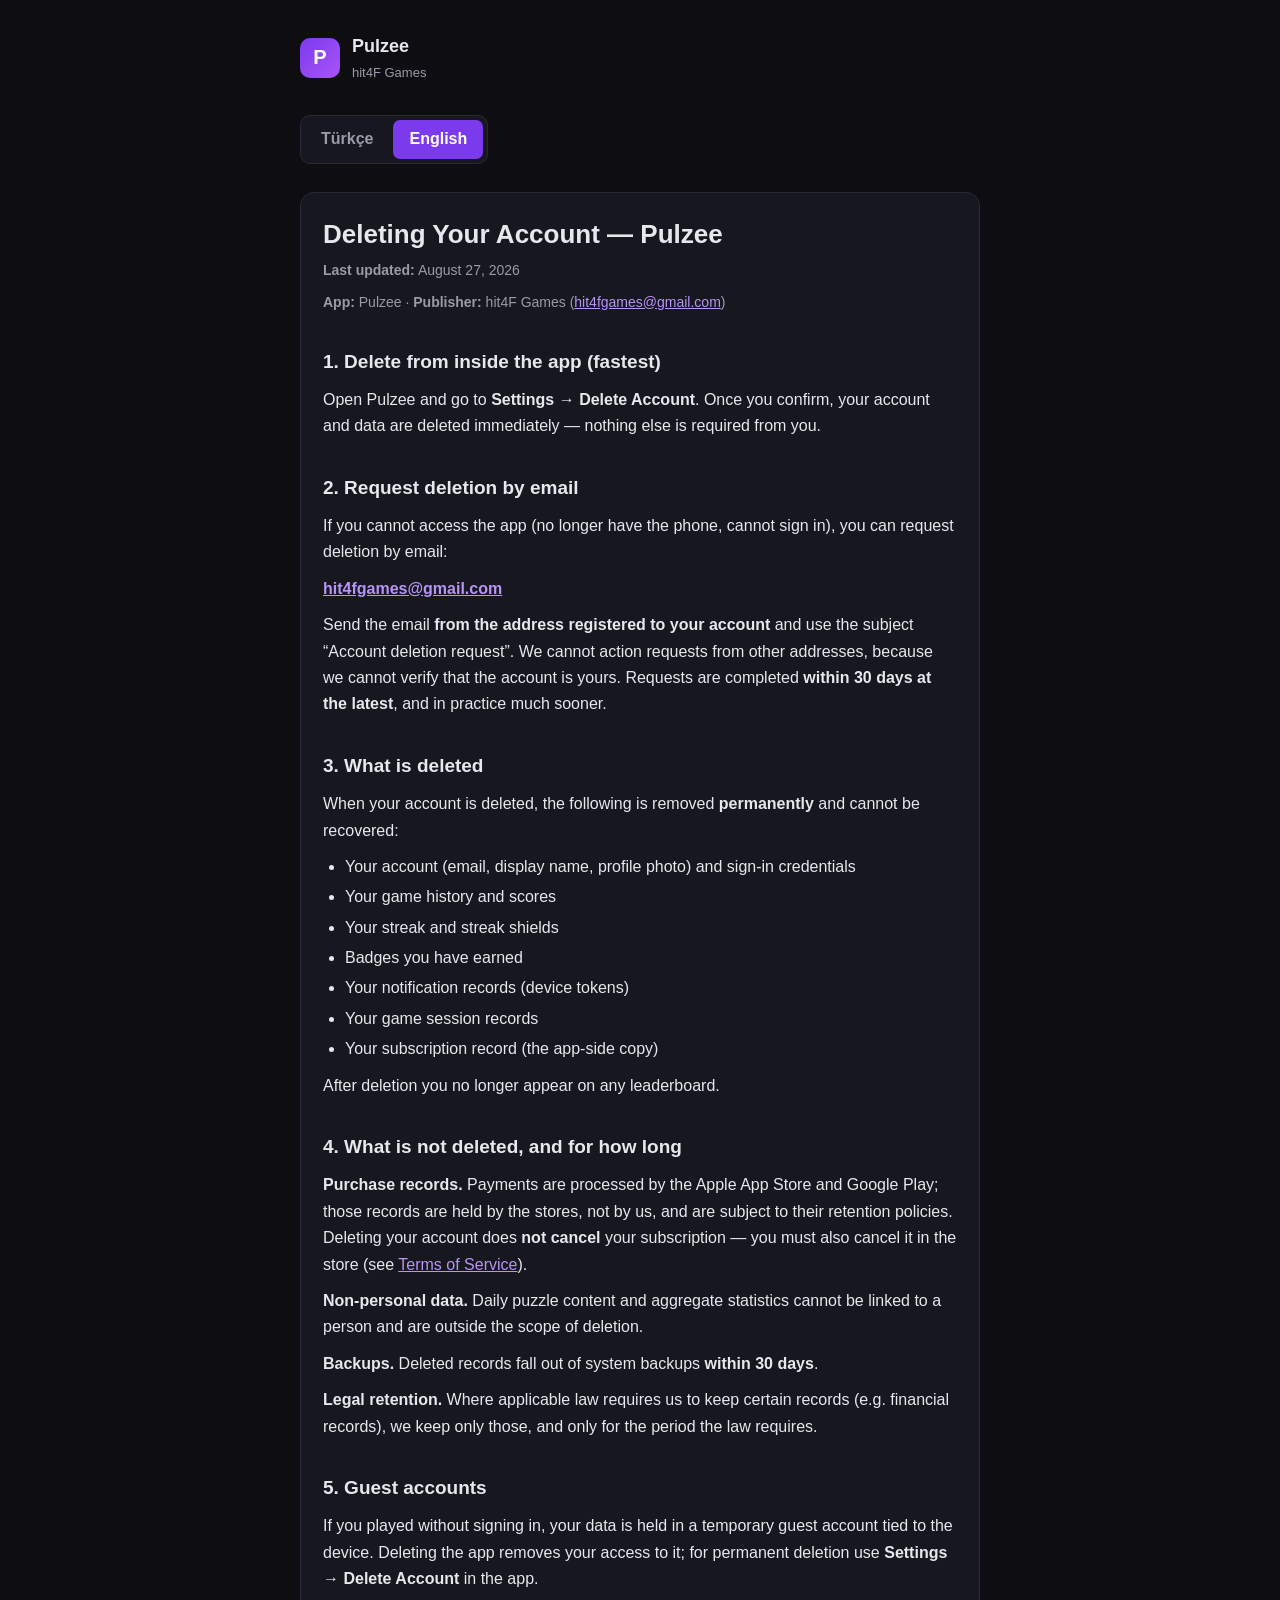
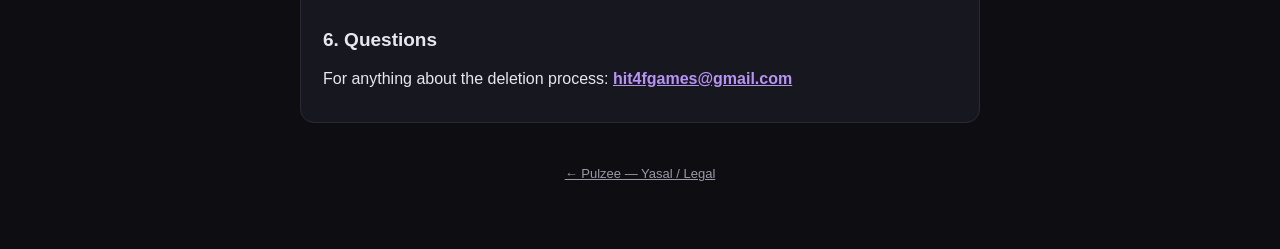
==== delete-account.html @ 662e9310 "Publish current legal pages (16 Sep 2026) Live copies were three months stale (4 July) and delete-ac" ====
<!DOCTYPE html>
<html lang="tr">
<head>
<meta charset="utf-8">
<meta name="viewport" content="width=device-width, initial-scale=1">
<title>Hesap Silme — Pulzee</title>
<link rel="stylesheet" href="assets/legal.css">
</head>
<body>
<div class="wrap">
  <header class="brand">
    <div class="logo">P</div>
    <div class="name">Pulzee<small>hit4F Games</small></div>
  </header>

  <div class="lang-toggle" role="tablist">
    <button data-set="tr" class="active">Türkçe</button>
    <button data-set="en">English</button>
  </div>

  <!-- TÜRKÇE -->
  <article data-lang="tr" class="show card">
    <h1>Hesabını Silme — Pulzee</h1>
    <p class="meta"><strong>Son güncelleme:</strong> 27 Ağustos 2026</p>
    <p class="meta"><strong>Uygulama:</strong> Pulzee · <strong>Yayıncı:</strong> hit4F Games (<a href="mailto:hit4fgames@gmail.com">hit4fgames@gmail.com</a>)</p>

    <h2>1. Uygulamadan silme (en hızlı yol)</h2>
    <p>Pulzee'yi açın ve <strong>Ayarlar → Hesabı Sil</strong> yolunu izleyin. Onayladığınızda hesabınız ve verileriniz anında silinir; ayrıca bir işlem yapmanız gerekmez.</p>

    <h2>2. E-posta ile silme talebi</h2>
    <p>Uygulamaya erişemiyorsanız (telefonunuz yoksa, hesabınıza giremiyorsanız) talebinizi e-postayla iletebilirsiniz:</p>
    <p><strong><a href="mailto:hit4fgames@gmail.com?subject=Hesap%20silme%20talebi%20%E2%80%94%20Pulzee">hit4fgames@gmail.com</a></strong></p>
    <p>E-postayı <strong>hesabınıza kayıtlı adresten</strong> gönderin ve konuya “Hesap silme talebi” yazın. Kayıtlı adresten gelmeyen talepleri, hesabın gerçekten size ait olduğunu doğrulayamadığımız için işleme alamayız. Talepler <strong>en geç 30 gün</strong> içinde sonuçlandırılır; pratikte çok daha hızlıdır.</p>

    <h2>3. Silinen veriler</h2>
    <p>Hesabınız silindiğinde şunlar <strong>kalıcı olarak</strong> kaldırılır ve geri alınamaz:</p>
    <ul>
      <li>Hesabınız (e-posta, görünen ad, profil fotoğrafı) ve giriş bilgileriniz</li>
      <li>Oyun geçmişiniz ve puanlarınız</li>
      <li>Seriniz ve seri kalkanlarınız</li>
      <li>Kazandığınız rozetler</li>
      <li>Bildirim kayıtlarınız (cihaz jetonları)</li>
      <li>Oyun oturumu kayıtlarınız</li>
      <li>Abonelik kaydınız (uygulama tarafındaki kopyası)</li>
    </ul>
    <p>Silme işleminden sonra liderlik tablolarında görünmezsiniz.</p>

    <h2>4. Silinmeyen veriler ve süreler</h2>
    <p><strong>Satın alma kayıtları.</strong> Ödemeler Apple App Store ve Google Play üzerinden gerçekleşir; bu kayıtlar bizde değil, ilgili mağazada tutulur ve mağazanın kendi saklama politikasına tabidir. Hesabınızı silmek aboneliğinizi <strong>iptal etmez</strong> — aboneliği ayrıca mağazadan kapatmanız gerekir (bkz. <a href="terms.html">Kullanım Koşulları</a>).</p>
    <p><strong>Kişiye bağlı olmayan veriler.</strong> Günlük bulmaca içeriği ve toplam istatistikler kişiyle ilişkilendirilemez; bunlar silme kapsamında değildir.</p>
    <p><strong>Yedekler.</strong> Silinen kayıtlar sistem yedeklerinden en geç <strong>30 gün</strong> içinde düşer.</p>
    <p><strong>Yasal saklama.</strong> Yürürlükteki mevzuat gereği tutmak zorunda olduğumuz kayıtlar (ör. mali kayıtlar) varsa yalnız o kapsamda ve yasanın öngördüğü süreyle saklanır.</p>

    <h2>5. Misafir hesapları</h2>
    <p>Giriş yapmadan oynadıysanız verileriniz cihaza bağlı geçici bir misafir hesabında tutulur. Uygulamayı silmeniz bu hesaba erişimi ortadan kaldırır; kalıcı silme için uygulamadan <strong>Ayarlar → Hesabı Sil</strong> yolunu kullanın.</p>

    <h2>6. Sorular</h2>
    <p>Silme süreciyle ilgili her soru için: <strong><a href="mailto:hit4fgames@gmail.com">hit4fgames@gmail.com</a></strong></p>
  </article>

  <!-- ENGLISH -->
  <article data-lang="en" class="card">
    <h1>Deleting Your Account — Pulzee</h1>
    <p class="meta"><strong>Last updated:</strong> August 27, 2026</p>
    <p class="meta"><strong>App:</strong> Pulzee · <strong>Publisher:</strong> hit4F Games (<a href="mailto:hit4fgames@gmail.com">hit4fgames@gmail.com</a>)</p>

    <h2>1. Delete from inside the app (fastest)</h2>
    <p>Open Pulzee and go to <strong>Settings → Delete Account</strong>. Once you confirm, your account and data are deleted immediately — nothing else is required from you.</p>

    <h2>2. Request deletion by email</h2>
    <p>If you cannot access the app (no longer have the phone, cannot sign in), you can request deletion by email:</p>
    <p><strong><a href="mailto:hit4fgames@gmail.com?subject=Account%20deletion%20request%20%E2%80%94%20Pulzee">hit4fgames@gmail.com</a></strong></p>
    <p>Send the email <strong>from the address registered to your account</strong> and use the subject “Account deletion request”. We cannot action requests from other addresses, because we cannot verify that the account is yours. Requests are completed <strong>within 30 days at the latest</strong>, and in practice much sooner.</p>

    <h2>3. What is deleted</h2>
    <p>When your account is deleted, the following is removed <strong>permanently</strong> and cannot be recovered:</p>
    <ul>
      <li>Your account (email, display name, profile photo) and sign-in credentials</li>
      <li>Your game history and scores</li>
      <li>Your streak and streak shields</li>
      <li>Badges you have earned</li>
      <li>Your notification records (device tokens)</li>
      <li>Your game session records</li>
      <li>Your subscription record (the app-side copy)</li>
    </ul>
    <p>After deletion you no longer appear on any leaderboard.</p>

    <h2>4. What is not deleted, and for how long</h2>
    <p><strong>Purchase records.</strong> Payments are processed by the Apple App Store and Google Play; those records are held by the stores, not by us, and are subject to their retention policies. Deleting your account does <strong>not cancel</strong> your subscription — you must also cancel it in the store (see <a href="terms.html">Terms of Service</a>).</p>
    <p><strong>Non-personal data.</strong> Daily puzzle content and aggregate statistics cannot be linked to a person and are outside the scope of deletion.</p>
    <p><strong>Backups.</strong> Deleted records fall out of system backups <strong>within 30 days</strong>.</p>
    <p><strong>Legal retention.</strong> Where applicable law requires us to keep certain records (e.g. financial records), we keep only those, and only for the period the law requires.</p>

    <h2>5. Guest accounts</h2>
    <p>If you played without signing in, your data is held in a temporary guest account tied to the device. Deleting the app removes your access to it; for permanent deletion use <strong>Settings → Delete Account</strong> in the app.</p>

    <h2>6. Questions</h2>
    <p>For anything about the deletion process: <strong><a href="mailto:hit4fgames@gmail.com">hit4fgames@gmail.com</a></strong></p>
  </article>

  <footer>
    <a href="index.html">← Pulzee — Yasal / Legal</a>
  </footer>
</div>

<script>
  (function () {
    var buttons = document.querySelectorAll('.lang-toggle button');
    function set(lang) {
      document.documentElement.lang = lang;
      document.querySelectorAll('[data-lang]').forEach(function (el) {
        el.classList.toggle('show', el.getAttribute('data-lang') === lang);
      });
      buttons.forEach(function (b) { b.classList.toggle('active', b.getAttribute('data-set') === lang); });
    }
    buttons.forEach(function (b) { b.addEventListener('click', function () { set(b.getAttribute('data-set')); }); });
    var nav = (navigator.language || 'tr').toLowerCase();
    set(nav.indexOf('tr') === 0 ? 'tr' : 'en');
  })();
</script>
</body>
</html>
---- assets/legal.css ----
:root {
  --bg: #0e0e12;
  --surface: #17171f;
  --border: #2a2a36;
  --text: #e7e7ee;
  --muted: #9a9aa8;
  --accent: #7c3aed;
}
* { box-sizing: border-box; }
html { -webkit-text-size-adjust: 100%; }
body {
  margin: 0;
  background: var(--bg);
  color: var(--text);
  font-family: -apple-system, BlinkMacSystemFont, "Segoe UI", Roboto, Helvetica, Arial, sans-serif;
  line-height: 1.65;
  font-size: 16px;
}
.wrap { max-width: 720px; margin: 0 auto; padding: 32px 20px 64px; }
header.brand {
  display: flex; align-items: center; gap: 12px; margin-bottom: 24px;
}
header.brand .logo {
  width: 40px; height: 40px; border-radius: 10px;
  background: linear-gradient(135deg, var(--accent), #a855f7);
  display: flex; align-items: center; justify-content: center;
  font-weight: 800; color: #fff; font-size: 20px;
}
header.brand .name { font-weight: 700; font-size: 18px; }
header.brand .name small { display: block; color: var(--muted); font-weight: 400; font-size: 13px; }
.lang-toggle { display: inline-flex; gap: 4px; margin: 8px 0 28px; background: var(--surface); border: 1px solid var(--border); border-radius: 10px; padding: 4px; }
.lang-toggle button {
  border: 0; background: transparent; color: var(--muted); font: inherit; font-weight: 600;
  padding: 6px 16px; border-radius: 7px; cursor: pointer;
}
.lang-toggle button.active { background: var(--accent); color: #fff; }
h1 { font-size: 26px; margin: 0 0 4px; }
h2 { font-size: 19px; margin: 32px 0 8px; }
.meta { color: var(--muted); font-size: 14px; margin: 0 0 8px; }
a { color: #b794f6; }
p { margin: 10px 0; }
ul { margin: 10px 0; padding-left: 22px; }
li { margin: 4px 0; }
.card { background: var(--surface); border: 1px solid var(--border); border-radius: 14px; padding: 20px 22px; }
footer { color: var(--muted); font-size: 13px; margin-top: 40px; text-align: center; }
footer a { color: var(--muted); }
[data-lang]:not(.show) { display: none; }
.home-links { list-style: none; padding: 0; }
.home-links li { margin: 12px 0; }
.home-links a {
  display: block; background: var(--surface); border: 1px solid var(--border);
  border-radius: 12px; padding: 16px 18px; text-decoration: none; color: var(--text); font-weight: 600;
}
.home-links a span { display: block; color: var(--muted); font-weight: 400; font-size: 14px; margin-top: 2px; }
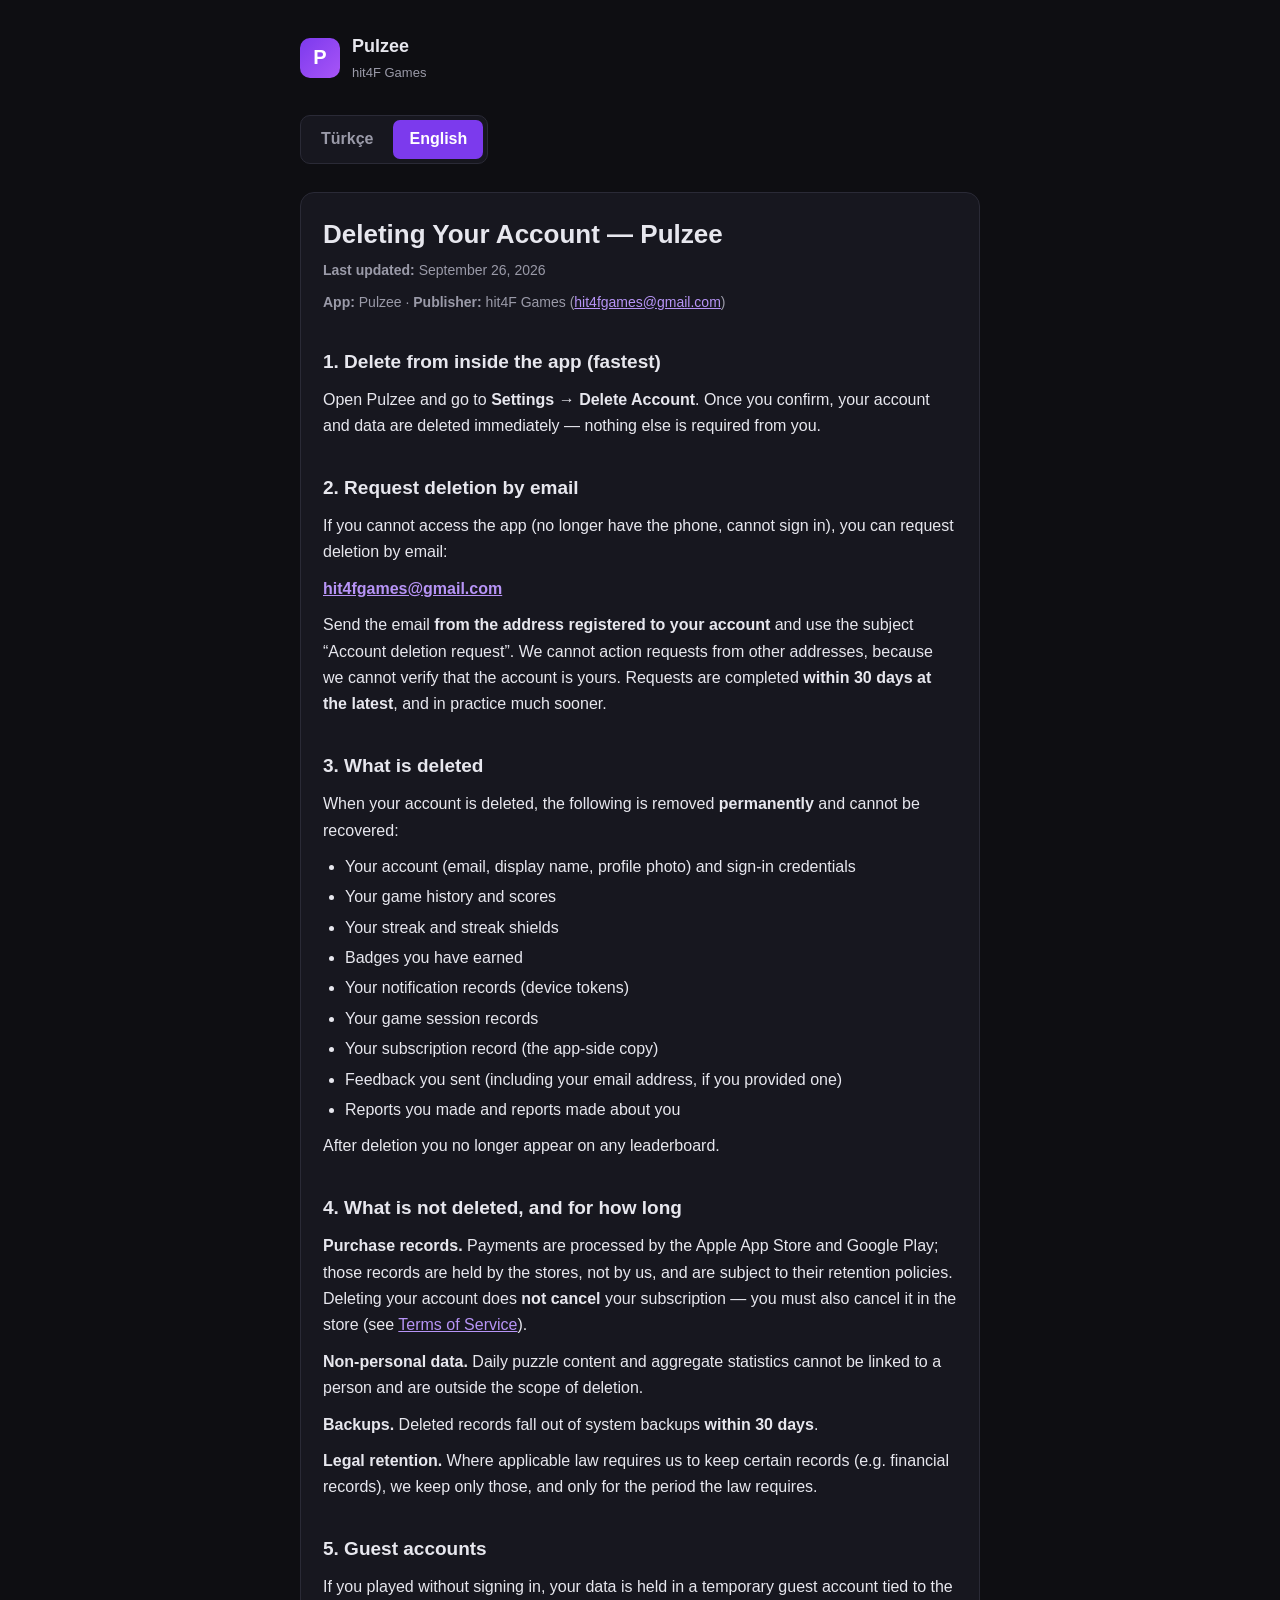
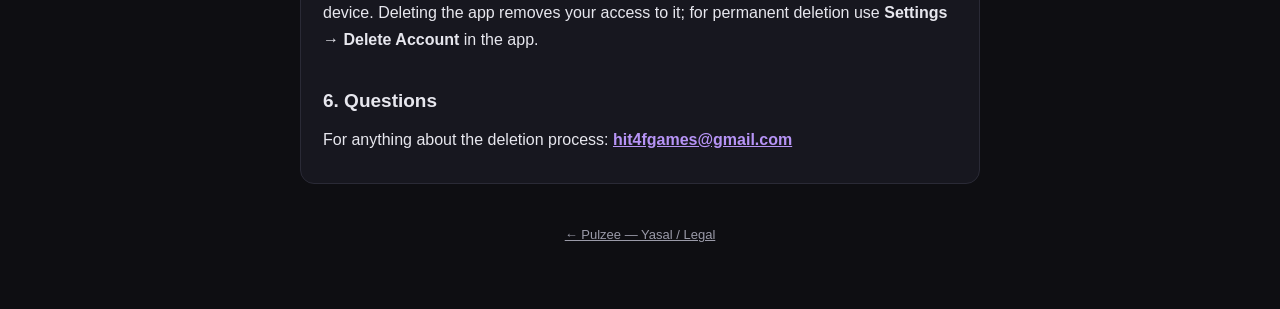
==== commit a62578eb: "Update last updated dates in delete-account.html" ====
--- a/delete-account.html
+++ b/delete-account.html
@@ -21,7 +21,7 @@
   <!-- TÜRKÇE -->
   <article data-lang="tr" class="show card">
     <h1>Hesabını Silme — Pulzee</h1>
-    <p class="meta"><strong>Son güncelleme:</strong> 27 Ağustos 2026</p>
+    <p class="meta"><strong>Son güncelleme:</strong> 26 Eylül 2026</p>
     <p class="meta"><strong>Uygulama:</strong> Pulzee · <strong>Yayıncı:</strong> hit4F Games (<a href="mailto:hit4fgames@gmail.com">hit4fgames@gmail.com</a>)</p>
 
     <h2>1. Uygulamadan silme (en hızlı yol)</h2>
@@ -42,6 +42,8 @@
       <li>Bildirim kayıtlarınız (cihaz jetonları)</li>
       <li>Oyun oturumu kayıtlarınız</li>
       <li>Abonelik kaydınız (uygulama tarafındaki kopyası)</li>
+      <li>Gönderdiğiniz geri bildirimler (yazdıysanız e-posta adresiyle birlikte)</li>
+      <li>Yaptığınız ve hakkınızda yapılan şikayet kayıtları</li>
     </ul>
     <p>Silme işleminden sonra liderlik tablolarında görünmezsiniz.</p>
 
@@ -61,7 +63,7 @@
   <!-- ENGLISH -->
   <article data-lang="en" class="card">
     <h1>Deleting Your Account — Pulzee</h1>
-    <p class="meta"><strong>Last updated:</strong> August 27, 2026</p>
+    <p class="meta"><strong>Last updated:</strong> September 26, 2026</p>
     <p class="meta"><strong>App:</strong> Pulzee · <strong>Publisher:</strong> hit4F Games (<a href="mailto:hit4fgames@gmail.com">hit4fgames@gmail.com</a>)</p>
 
     <h2>1. Delete from inside the app (fastest)</h2>
@@ -82,6 +84,8 @@
       <li>Your notification records (device tokens)</li>
       <li>Your game session records</li>
       <li>Your subscription record (the app-side copy)</li>
+      <li>Feedback you sent (including your email address, if you provided one)</li>
+      <li>Reports you made and reports made about you</li>
     </ul>
     <p>After deletion you no longer appear on any leaderboard.</p>
 
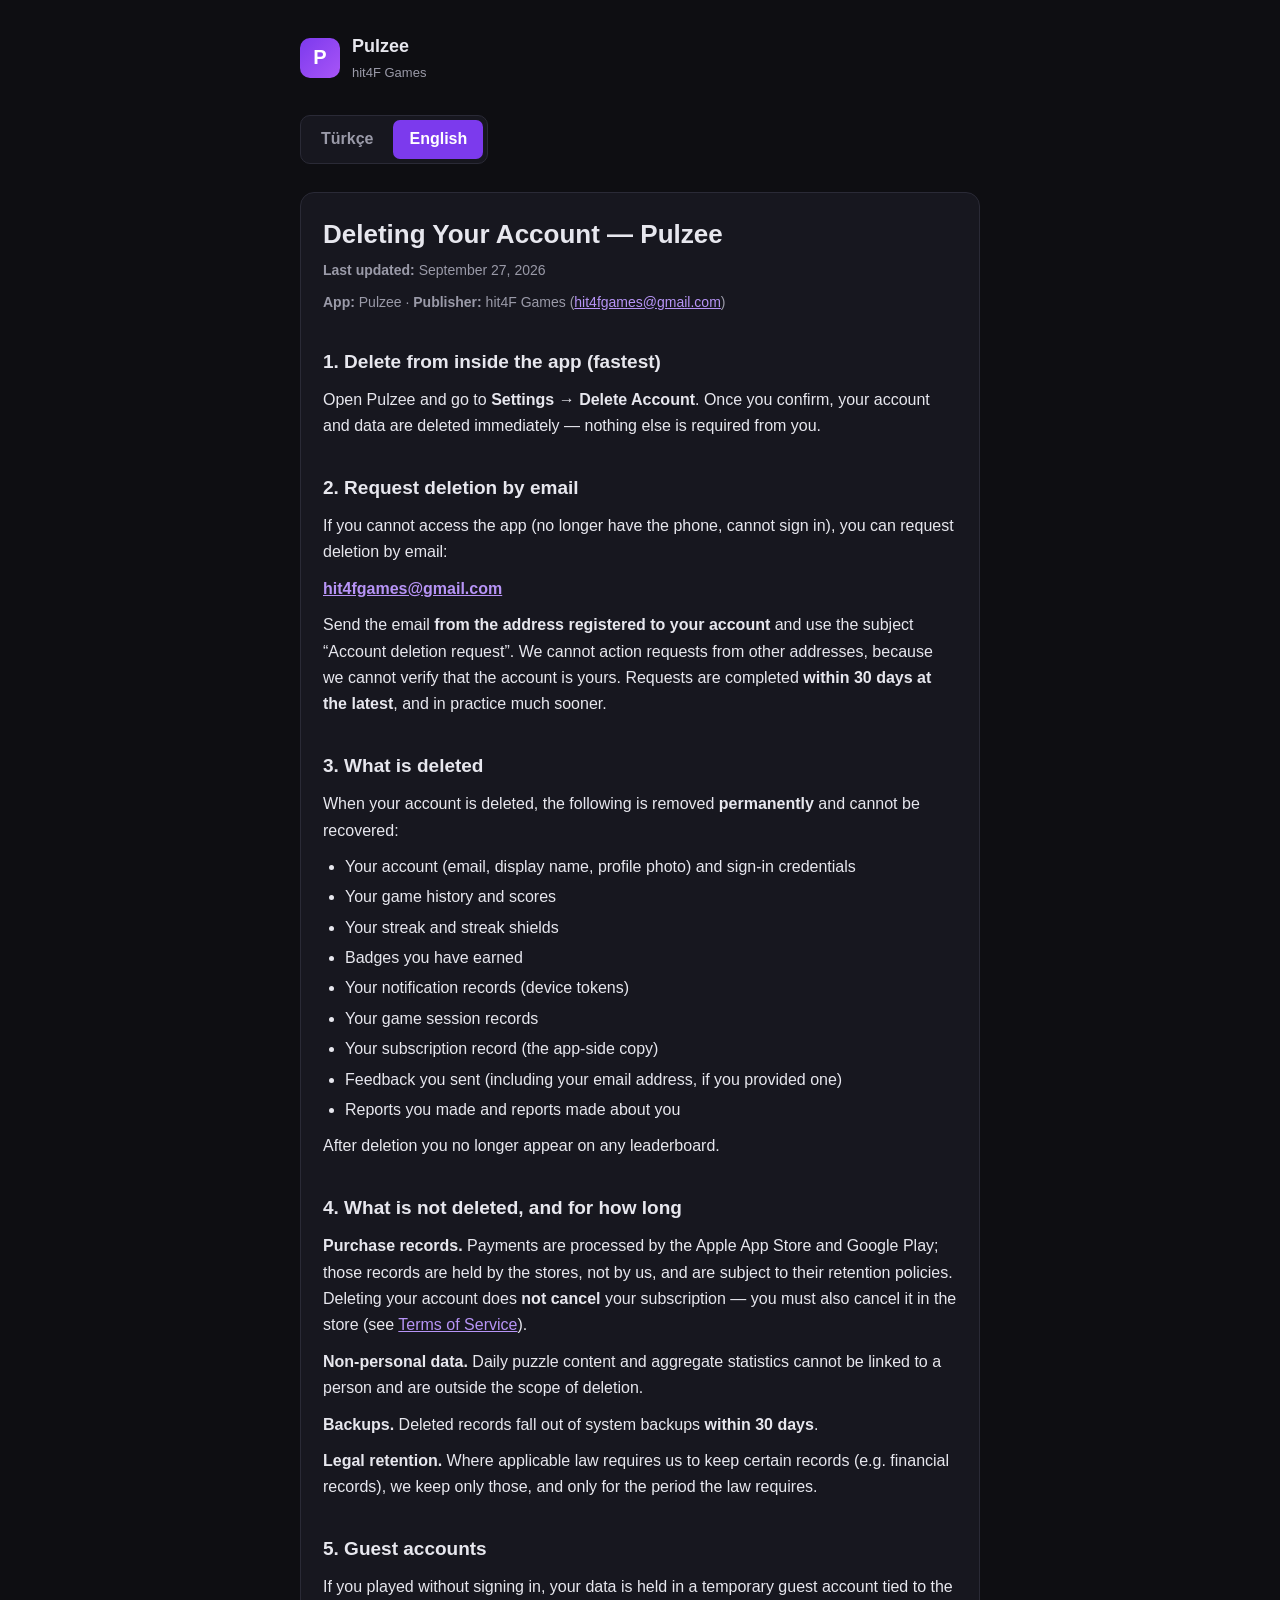
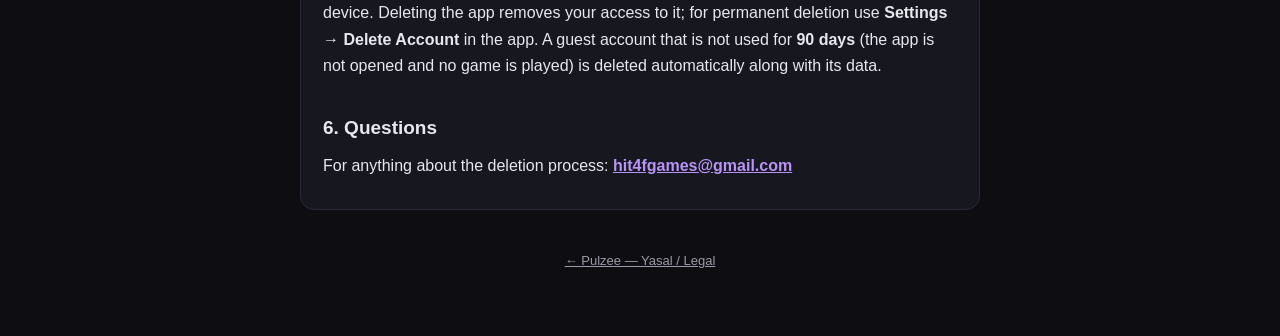
==== commit c46d3650: "Update account deletion information in delete-account.html Updated the last updated date for both Tu" ====
--- a/delete-account.html
+++ b/delete-account.html
@@ -21,7 +21,7 @@
   <!-- TÜRKÇE -->
   <article data-lang="tr" class="show card">
     <h1>Hesabını Silme — Pulzee</h1>
-    <p class="meta"><strong>Son güncelleme:</strong> 26 Eylül 2026</p>
+    <p class="meta"><strong>Son güncelleme:</strong> 27 Eylül 2026</p>
     <p class="meta"><strong>Uygulama:</strong> Pulzee · <strong>Yayıncı:</strong> hit4F Games (<a href="mailto:hit4fgames@gmail.com">hit4fgames@gmail.com</a>)</p>
 
     <h2>1. Uygulamadan silme (en hızlı yol)</h2>
@@ -54,7 +54,7 @@
     <p><strong>Yasal saklama.</strong> Yürürlükteki mevzuat gereği tutmak zorunda olduğumuz kayıtlar (ör. mali kayıtlar) varsa yalnız o kapsamda ve yasanın öngördüğü süreyle saklanır.</p>
 
     <h2>5. Misafir hesapları</h2>
-    <p>Giriş yapmadan oynadıysanız verileriniz cihaza bağlı geçici bir misafir hesabında tutulur. Uygulamayı silmeniz bu hesaba erişimi ortadan kaldırır; kalıcı silme için uygulamadan <strong>Ayarlar → Hesabı Sil</strong> yolunu kullanın.</p>
+    <p>Giriş yapmadan oynadıysanız verileriniz cihaza bağlı geçici bir misafir hesabında tutulur. Uygulamayı silmeniz bu hesaba erişimi ortadan kaldırır; kalıcı silme için uygulamadan <strong>Ayarlar → Hesabı Sil</strong> yolunu kullanın. Misafir hesabı <strong>90 gün</strong> boyunca kullanılmazsa (uygulama açılmaz, oyun oynanmazsa) verileriyle birlikte zaten otomatik olarak silinir.</p>
 
     <h2>6. Sorular</h2>
     <p>Silme süreciyle ilgili her soru için: <strong><a href="mailto:hit4fgames@gmail.com">hit4fgames@gmail.com</a></strong></p>
@@ -63,7 +63,7 @@
   <!-- ENGLISH -->
   <article data-lang="en" class="card">
     <h1>Deleting Your Account — Pulzee</h1>
-    <p class="meta"><strong>Last updated:</strong> September 26, 2026</p>
+    <p class="meta"><strong>Last updated:</strong> September 27, 2026</p>
     <p class="meta"><strong>App:</strong> Pulzee · <strong>Publisher:</strong> hit4F Games (<a href="mailto:hit4fgames@gmail.com">hit4fgames@gmail.com</a>)</p>
 
     <h2>1. Delete from inside the app (fastest)</h2>
@@ -96,7 +96,7 @@
     <p><strong>Legal retention.</strong> Where applicable law requires us to keep certain records (e.g. financial records), we keep only those, and only for the period the law requires.</p>
 
     <h2>5. Guest accounts</h2>
-    <p>If you played without signing in, your data is held in a temporary guest account tied to the device. Deleting the app removes your access to it; for permanent deletion use <strong>Settings → Delete Account</strong> in the app.</p>
+    <p>If you played without signing in, your data is held in a temporary guest account tied to the device. Deleting the app removes your access to it; for permanent deletion use <strong>Settings → Delete Account</strong> in the app. A guest account that is not used for <strong>90 days</strong> (the app is not opened and no game is played) is deleted automatically along with its data.</p>
 
     <h2>6. Questions</h2>
     <p>For anything about the deletion process: <strong><a href="mailto:hit4fgames@gmail.com">hit4fgames@gmail.com</a></strong></p>
